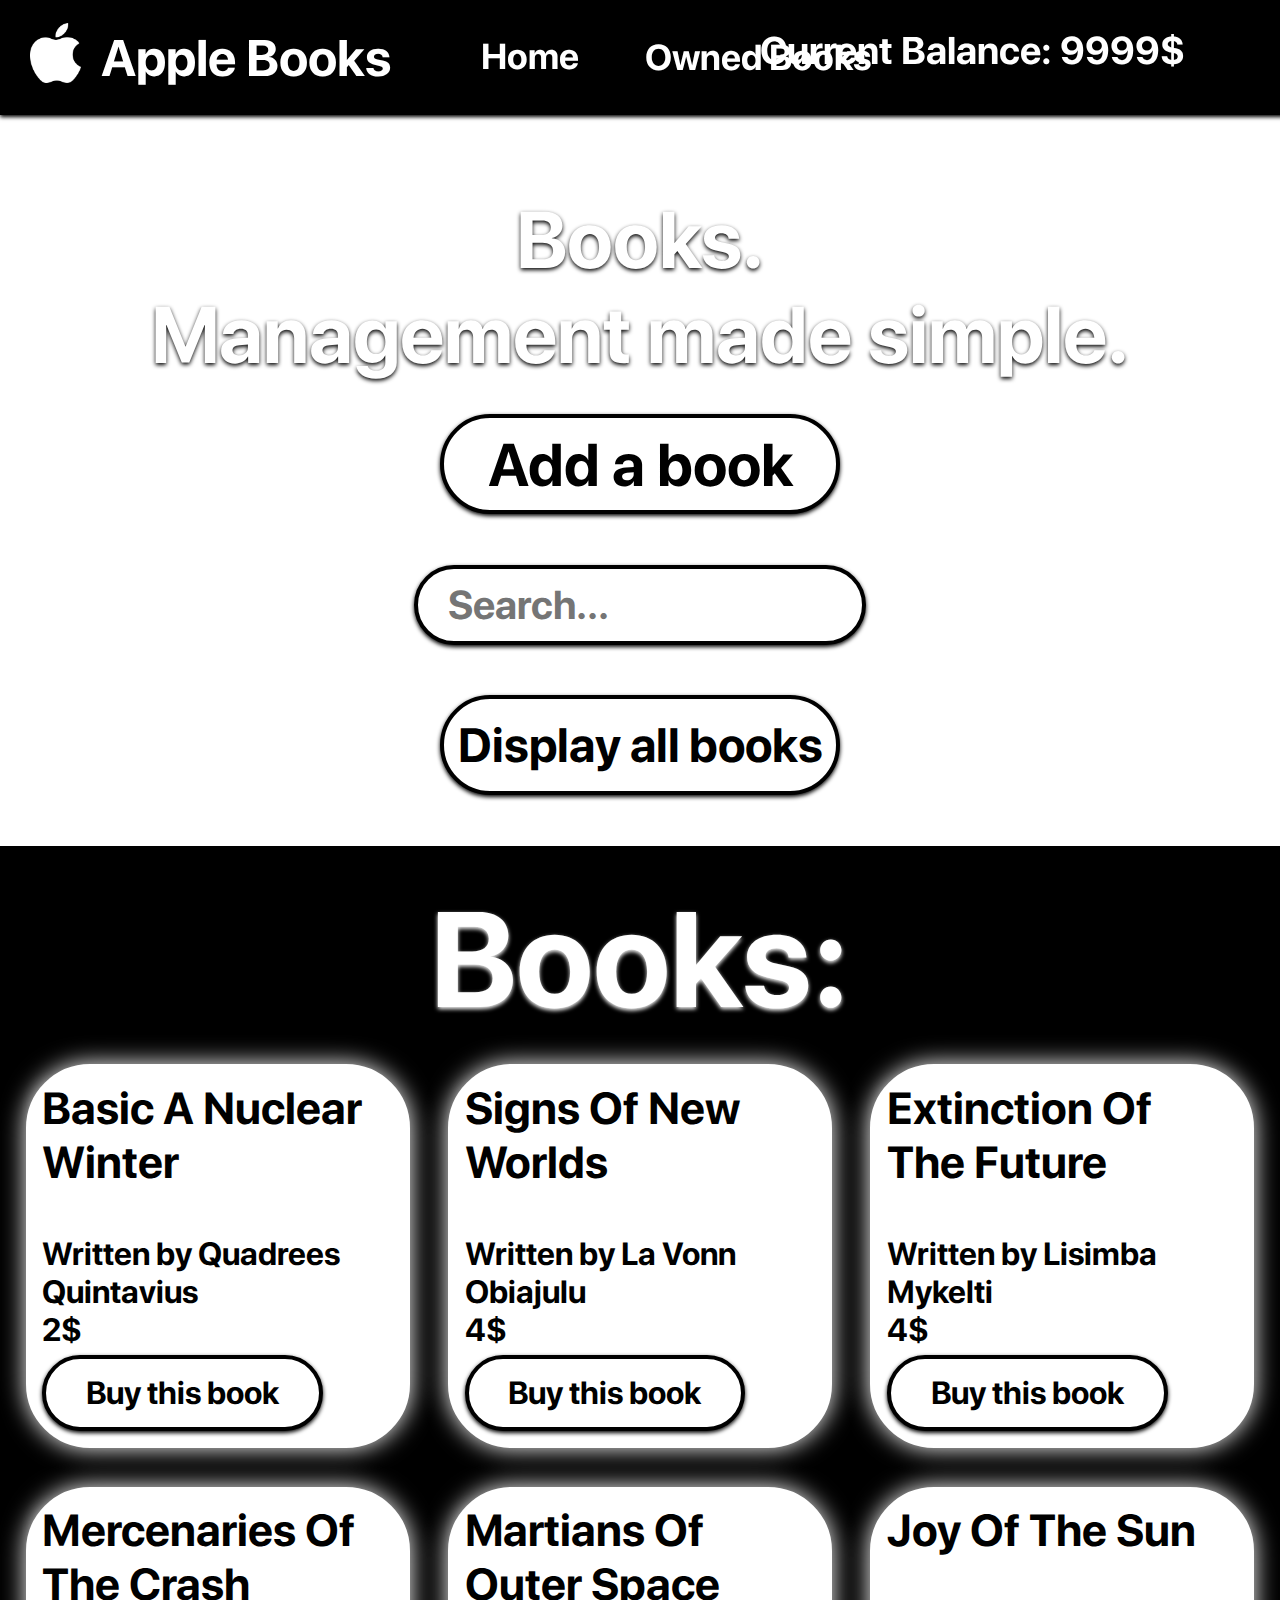
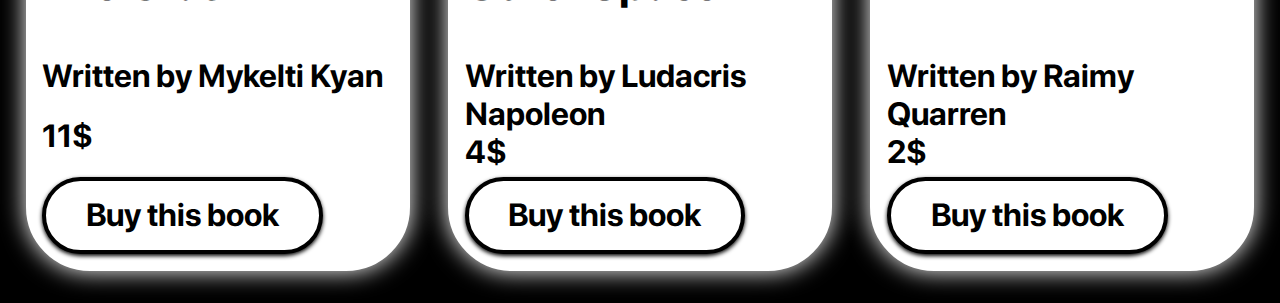
==== index.html @ 330db5f0 "Updated to v1.0.1:" ====
<!DOCTYPE html>
<html lang="en">
<head>
    <link rel="stylesheet" href="style.css">
    <meta charset="UTF-8">
    <title>Apple Books</title>
</head>
<body>
<div class="topbar">
    <div class="logo">
        <img class="apple" src="res/img.png" alt="">
        <h1 class="logo">Apple Books</h1>
    </div>
    <nav class="navbar">
        <ul>
            <li><a href="index.html">Home</a></li>
            <li><button id="displayOwnedBooksButton">Owned Books</button></li>
            <li id="balance" class="balance">Balance</li>
        </ul>
    </nav>
</div>
<div class="mainMenu" id="mainMenu">
    <h1 class="menuText" style="margin-top: 5%">Books.</h1>
    <h1 class="menuText">Management made simple.</h1>
    <button id="addBookButton" class="addBookButton">Add a book</button>



<div class="menuBackground" id="newBookMenuBG">
    <div id="bookMenu" class="bookMenu">
        <button class="xbutton" id="xbutton">X</button>
        <h1 class="logo" style="font-size: 50px; color: black; margin: 0; margin-bottom: 20px;">Add a book</h1>
        <input type="text" id="nameInput" class="bookinput" placeholder="Book name">
        <input type="text" id="ageInput" class="bookinput" placeholder="Book author">
        <input type="text" id="costInput" class="bookinput" placeholder="Book cost">
        <button id="submitButton">Submit</button>
    </div>
</div>
</div>
<div id="ownedBooksContainer" class="ownedBooksContainer">
    <div id="ownedBooksPanel" class="ownedBooksPanel">
        <div class="ownedBooksPanelContainer" id="ownedBooksPanelContainer">

        </div>
    </div>
</div>
<div id="searchMenu" class="searchMenu">
    <input id="searchBar" class="searchBar" placeholder="Search...">
    <button id="displayAllBooksButton" class="addBookButton" style="font-size: 300%">Display all books</button>
</div>
<div class="bookPanel">
    <h1 class="titleText">Books:</h1>
    <div id="bookContainer" class="bookContainer">
        <h1 class="logo" style="font-size: 80px; color: white; margin-top: 0;">No books available.</h1>
    </div>
</div>
<script src="script.js"></script>
</body>
</html>
---- style.css ----
html {
    padding: 0;
    margin: 0;
    max-resolution: res;
}

body {
    display: flex;
    z-index: 0;
    background-color: white;
    background-size: 100%;
    width: auto;
    padding: 0;
    padding-top: 10vw;
    margin: 0;
    flex-direction: column;
}

.mainMenu {
    position: relative;
    display: flex;
    flex-direction: column;
    align-items: center;
}

.bookContainer {
    /* margin: 1vw; */
    gap: 3vw;
    grid-template-columns: repeat(3, 1fr);
    position: relative;
    display: grid;
    flex-wrap: wrap;
    flex-direction: row;
    height: 40%;
    justify-items: center;
    justify-content: center;
}

.apple {
    alignment: center;
    align-self: center;
    position: relative;
    display: flex;
    height: 60px;
    bottom: 5px;
}

.titleText {
    font-family: SFPro;
    color: white;
    font-size: 15vh;
    align-self: center;
    margin-bottom: 2%;
    margin-top: 0;
    text-shadow: 0 2px 4px white;
}

.logo {
    display: flex;
    margin-right: 40px;
    margin-left: 20px;
    font-family: SFPro;
    color: white;
    font-size: 4vw;
}

.menuText {
    text-shadow: 0 2px 4px black;
    font-family: SFPro;
    color: white;
    stroke: black;
    stroke-width: 4px;
    font-size: 80px;
    margin: 0;
    text-align: center;
}

@font-face {
    font-family: "SFPro";
    src: url("res/fonts/SFPRODISPLAYBOLD.OTF") format("truetype");

}

@font-face {
    font-family: "SFProLight";
    src: url("res/fonts/SFPRODISPLAYREGULAR.OTF") format("truetype");
}

.navbar ul{
    list-style: none;
    margin: 0;
    padding: 0;
    display: flex;
}

.navbar ul li {
    transition: font-size 0.3s ease-in-out;
    text-decoration: none;
    padding: 10px;
    margin-right: 40px;
}

.navbar li a, .navbar li button {
    align-self: center;
    font-size: 4vh;
    text-decoration: none;
    font-family: SFPro;
    color: white;
    border: none;
    background-color: rgba(0,0,0,0);
    transition: text-shadow 0.15s ease-in-out;
}

.navbar li:hover a, .navbar li:hover button{
    text-shadow: 0 0px 12px white;
}

.balance {
    display: block;
    font-family: SFPro;
    color: white;
    font-size: 3vw;
    position: absolute;
    top: 15%;
    right: 5%;
}


.topbar {
    height: 9vw;
    color: white;
    position: fixed;
    top: 0;
    left: 0;
    width: 100%;
    display: flex;
    align-items: center;
    background-color: rgba(0,0,0,1);
    padding: 0 10px;
    z-index: 9999;
    box-shadow: 0 2px 4px black;
}

.ownedBooksPanel {
    overflow: auto;
    align-items: center;
    flex-direction: column;
    display: flex;
    align-items: center;
    padding-top: 5%;
    position: fixed;
    height: 100%;
    width: 100%;
    backdrop-filter: blur(20px);
    background-color: rgba(0,0,0,0.85);
    visibility: hidden;
    opacity: 0;
    transition: opacity 0.3s ease-in;
    transition: opacity 0.3s ease-out;
    z-index: 999;
    justify-content: center;
}

.ownedBooksPanelContainer {
    gap: 1vw;
    grid-template-columns: repeat(3, 1fr);
    position: relative;
    display: grid;
    flex-wrap: wrap;
    flex-direction: row;
    height: 40%;
    box-shadow: inset 0px 0px 20px 20px black;
    display: grid;
    place-items: center;
    width: 93vw;
    overflow: auto;
    height: 72vh;
    flex-direction: row;
    flex-wrap: wrap;
    outline: 2px solid white;
    justify-items: center;
    justify-content: center;
}

.ownedBooksContainer {
    top: 0;
    z-index: 988;
    position: fixed;
    /* display: grid; */
    height: 100%;
    width: 100%;
    flex-wrap: nowrap;
    flex-direction: column;
    align-content: center;
    justify-content: center;
}

.xbutton{
    font-family: SFPro;
    font-size: 300%;
    padding: 0;
    position: absolute;
    top: 110%;
    left: 41%;
    border-radius: 10px;
    height: 20%;
    width: 20%;
    color: black;
    background-color: white;
    border: 4px solid black;
    transition: background-color 0.3s ease-in-out, transform 0.3s ease-in-out;
}

.xbutton:hover {
    background-color: black;
    color: white;
    transform: scale(0.95);
}

.bookMenu {
    align-items: center;
    flex-direction: column;
    box-shadow: 0 2px 4px black;
    border-radius: 20px;
    height: 400px;
    width: 450px;
    padding-top: 2%;
    background-color: white;
    display: flex;
    position: fixed;
}

.bookPanel {
    display: flex;
    flex-direction: column;
    height: fit-content;
    background-color: black;
    position: relative;
    box-sizing: border-box;
    width: 100%;
    padding: 2.5%;
    /* padding-left: 4%; */
}

.menuBackground {
    align-items: center;
    flex-direction: column;
    display: flex;
    align-items: center;
    padding-top: 5%;
    position: fixed;
    height: 100%;
    width: 100%;
    backdrop-filter: blur(20px);
    background-color: rgba(0,0,0,0.85);
    visibility: hidden;
    opacity: 0;
    transition: opacity 0.3s ease-in;
    transition: opacity 0.3s ease-out;
    z-index: 999;
}

.active{
    opacity: 1;
    transition: opacity 0.3s ease-in-out;
}

.bookinput {
    border: 4px solid black;
    border-radius: 10px;
    position: relative;
    width: 300px;
    height: 10%;
    margin-bottom: 20px;
    font-family: SFPro;
    font-size: 30px;
    transition: transform 0.3s ease-in-out;

}


.bookinput:hover {
    transform: scale(0.95);
}

.bookinput:focus {
    transform: scale(0.95);
}



.addBookButton {
    margin-top: 2.5%;
    border: 4px solid black;
    background-color: white;
    color: black;
    border-radius: 100px;
    width: 400px;
    height: 100px;
    font-size: 60px;
    text-align: center;
    font-family: SFPro;
    outline: none;
    box-shadow: 0 2px 4px black;
    transition: background-color 0.2s ease-in-out;
}

.addBookButton:hover {
    color: white;
    background-color: black;
}

.buyButton:hover {
    color: white;
    background-color: black;
}

.book {
    /* text-align: center; */
    display: inline-grid;
    grid-template-rows: 12vw 1fr 1fr 1fr;
    flex-direction: column;
    background-color: white;
    border: 4px solid white;
    width: 30vw;
    height: 30vw;
    border-radius: 5vw;
    box-shadow: 0 0 25px white;
    color: black;
    font-family: SFPro;
    font-size: 20px;
    /* margin: 2% 6.8%; */
    padding: 1vw;
    box-sizing: border-box;
}

.nameText {
    text-shadow: 0 0 20px white;
    /* -webkit-text-stroke: 1px white; */
    margin: 0;
    font-size: 3.5vw;
}

.authorText {
    margin: 0;
    font-size: 2.5vw;
}

.costText {
    font-size: 2.5vw;
    margin: 0;
}

.buyButton {
    overflow-wrap: break-word;
    /* margin-top: 2.5%; */
    border: 4px solid black;
    background-color: white;
    color: black;
    border-radius: 100px;
    text-align: center;
    font-family: SFPro;
    outline: none;
    box-shadow: 0 2px 4px black;
    transition: background-color 0.2s ease-in-out;
    width: 80%;
    height: 6vw;
    font-size: 2.5vw;
}

.searchMenu {
    position: relative;
    display: flex;
    flex-direction: column;
    align-items: center;
    justify-content: center;
    padding: 4%;
}

.searchBar {
    border: 4px solid black;
    border-radius: 40px;
    position: relative;
    padding-left: 2.5%;
    width: 35%;
    height: 70px;
    margin-bottom: 20px;
    font-family: SFPro;
    font-size: 40px;
    transition: transform 0.3s ease-in-out;
    box-shadow: 0 2px 4px black;
}

.searchBar:hover {
    transform: scale(0.95);
}

@media screen and (max-width: 900px) {

    body {
        padding-top: 9vw;
    }

    .balance {
        display: none;
    }

    .bookContainer {
        grid-template-columns: repeat(2, 1fr);
    }

    .book {
        grid-template-rows: 18vw 10vw 5vw;
        height: 45vw;
        width: 45vw;
    }

    .nameText {
        font-size: 5vw;
    }

    .authorText {
        font-size: 4vw;
    }

    .costText {
        font-size: 4vw;
    }

    .buyButton {
    font-size: 3vw;
    height: auto;
    }
}

#submitButton {
    font-family: SFPro;
    border-radius: 10px;
    color: black;
    border: 4px solid black;
    background-color: white;
    box-shadow: 0 2px 4px white;
    height: 20%;
    width: 300px;
    font-size: 40px;
    transition: transform 0.3s ease-in-out, background-color 0.3s ease-in-out;
}

#submitButton:hover {
    transform: scale(0.95);
    background-color: black;
    color: white;
}

#out {
    color: white;
    font-family: SFProLight;
    position: relative;
    font-size: 30px;
    margin: 5px;
    bottom: 15px;
}
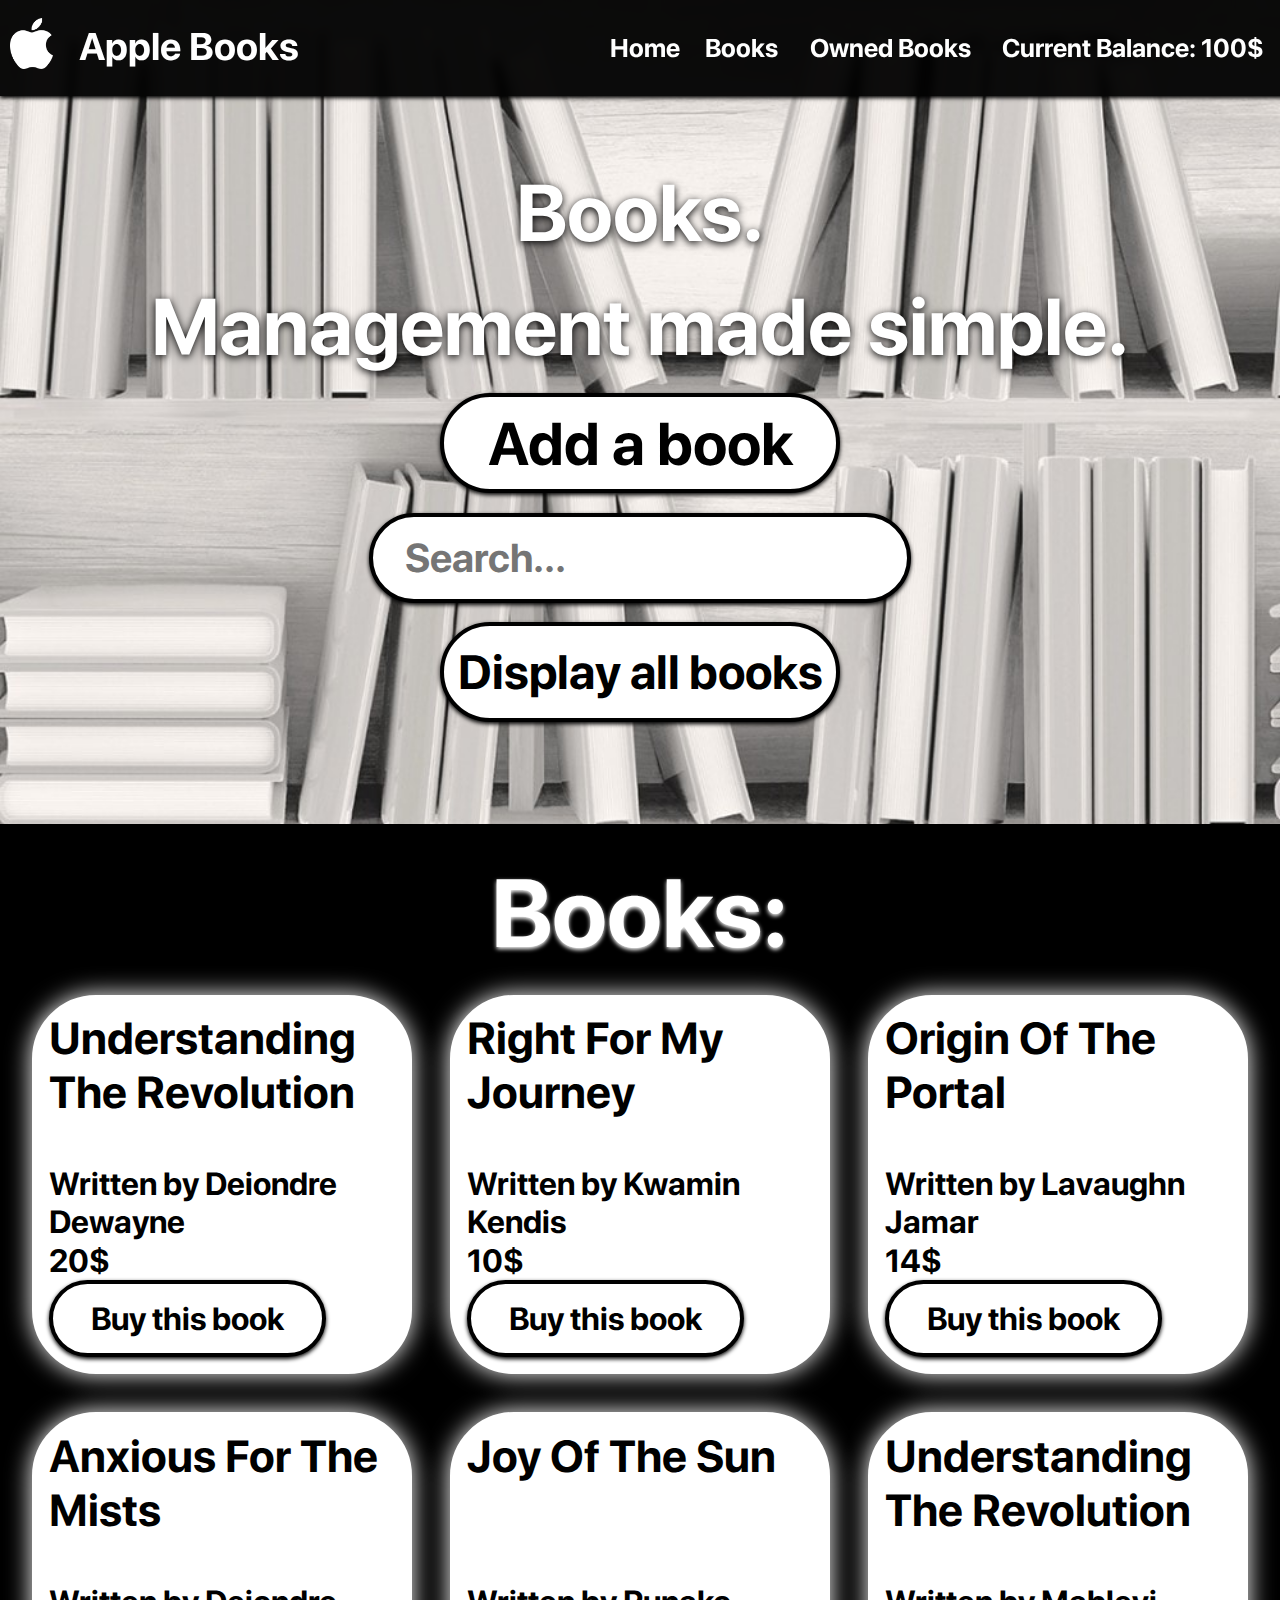
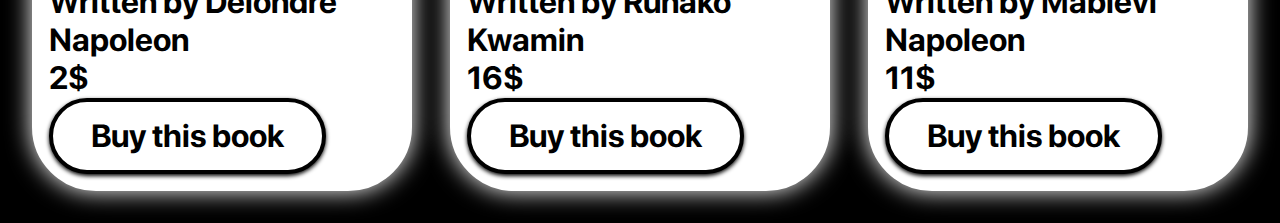
==== commit 5346a802: "Updated to v1.1:" ====
--- a/index.html
+++ b/index.html
@@ -4,27 +4,29 @@
     <link rel="stylesheet" href="style.css">
     <meta charset="UTF-8">
     <title>Apple Books</title>
+    <link rel="icon" href="res/img.png">
+    <link rel="stylesheet" href="https://cdnjs.cloudflare.com/ajax/libs/font-awesome/5.15.3/css/all.min.css">
 </head>
 <body>
-<div class="topbar">
+
+<div class="topbar" id="topbar">
     <div class="logo">
         <img class="apple" src="res/img.png" alt="">
         <h1 class="logo">Apple Books</h1>
     </div>
+
     <nav class="navbar">
-        <ul>
+        <a href="javascript:void(0);" class="icon" onclick="toggleNavbar()">
+            <i class="fa fa-bars" style="color: white"></i>
+        </a>
+        <ul id="navbarItems">
             <li><a href="index.html">Home</a></li>
+            <li><a href="#bookContainer">Books</a></li>
             <li><button id="displayOwnedBooksButton">Owned Books</button></li>
-            <li id="balance" class="balance">Balance</li>
+            <li><h1 id="balance" class="balance"></h1></li>
         </ul>
     </nav>
 </div>
-<div class="mainMenu" id="mainMenu">
-    <h1 class="menuText" style="margin-top: 5%">Books.</h1>
-    <h1 class="menuText">Management made simple.</h1>
-    <button id="addBookButton" class="addBookButton">Add a book</button>
-
-
 
 <div class="menuBackground" id="newBookMenuBG">
     <div id="bookMenu" class="bookMenu">
@@ -36,7 +38,7 @@
         <button id="submitButton">Submit</button>
     </div>
 </div>
-</div>
+
 <div id="ownedBooksContainer" class="ownedBooksContainer">
     <div id="ownedBooksPanel" class="ownedBooksPanel">
         <div class="ownedBooksPanelContainer" id="ownedBooksPanelContainer">
@@ -44,11 +46,21 @@
         </div>
     </div>
 </div>
-<div id="searchMenu" class="searchMenu">
+
+<div class="mainMenu" id="mainMenu">
+
+    <h1 class="menuText" style="margin-top: 5%">Books.</h1>
+    <h1 class="menuText">Management made simple.</h1>
+    <button id="addBookButton" class="addBookButton">Add a book</button>
     <input id="searchBar" class="searchBar" placeholder="Search...">
     <button id="displayAllBooksButton" class="addBookButton" style="font-size: 300%">Display all books</button>
+
+
 </div>
-<div class="bookPanel">
+
+
+
+<div class="bookPanel" id="bookPanel">
     <h1 class="titleText">Books:</h1>
     <div id="bookContainer" class="bookContainer">
         <h1 class="logo" style="font-size: 80px; color: white; margin-top: 0;">No books available.</h1>
--- a/style.css
+++ b/style.css
@@ -1,146 +1,167 @@
-html {
-    padding: 0;
-    margin: 0;
-    max-resolution: res;
-}
-
+html {
+    padding: 0;
+    margin: 0;
+    max-resolution: res;
+}
+
 body {
     display: flex;
     z-index: 0;
     background-color: white;
     background-size: 100%;
     width: auto;
+    margin: 0;
+    flex-direction: column;
+}
+
+.mainMenu {
+    padding: 8vw 1vw 8vw 1vw;
+    gap: 1.5vw;
+    background-image: url("res/modern-library-wallpaper-in-white-p9752-35021_image.jpg");
+    position: relative;
+    background-size: cover;
+    background-repeat: no-repeat;
+    display: flex;
+    height: 100%;
+    flex-direction: column;
+    align-items: center;
+}
+
+.bookContainer {
+    /* margin: 1vw; */
+    gap: 3vw;
+    grid-template-columns: repeat(3, 1fr);
+    position: relative;
+    display: grid;
+    flex-wrap: wrap;
+    flex-direction: row;
+    /* height: 40%; */
+    justify-items: center;
+    justify-content: center;
+}
+
+.apple {
+    alignment: center;
+    align-self: center;
+    position: relative;
+    display: flex;
+    height: 4vw;
+    bottom: 5px;
+}
+
+.titleText {
+    font-family: SFPro;
+    color: white;
+    font-size: 6rem;
+    align-self: center;
+    margin-bottom: 2%;
+    margin-top: 0;
+    text-shadow: 0 2px 4px white;
+}
+
+.logo {
+    margin: 0;
+    gap: 2vw;
+    display: flex;
+    /* margin-right: 40px; */
+    /* margin-left: 20px; */
+    font-family: SFPro;
+    color: white;
+    font-size: 3vw;
+}
+
+.menuText {
+    text-shadow: 0 2px 8px black;
+    font-family: SFPro;
+    color: white;
+    stroke: black;
+    stroke-width: 4px;
+    font-size: 80px;
+    margin: 0;
+    text-align: center;
+}
+
+@font-face {
+    font-family: "SFPro";
+    src: url("res/fonts/SFPRODISPLAYBOLD.OTF") format("truetype");
+
+}
+
+@font-face {
+    font-family: "SFProLight";
+    src: url("res/fonts/SFPRODISPLAYREGULAR.OTF") format("truetype");
+}
+
+.navbar ul{
+    gap: 2vw;
+    list-style: none;
+    margin-right: 2vw;
     padding: 0;
-    padding-top: 10vw;
-    margin: 0;
-    flex-direction: column;
-}
-
-.mainMenu {
-    position: relative;
-    display: flex;
-    flex-direction: column;
-    align-items: center;
-}
-
-.bookContainer {
-    /* margin: 1vw; */
-    gap: 3vw;
-    grid-template-columns: repeat(3, 1fr);
-    position: relative;
-    display: grid;
-    flex-wrap: wrap;
-    flex-direction: row;
-    height: 40%;
-    justify-items: center;
-    justify-content: center;
-}
-
-.apple {
-    alignment: center;
-    align-self: center;
-    position: relative;
-    display: flex;
-    height: 60px;
-    bottom: 5px;
-}
-
-.titleText {
-    font-family: SFPro;
-    color: white;
-    font-size: 15vh;
-    align-self: center;
-    margin-bottom: 2%;
-    margin-top: 0;
-    text-shadow: 0 2px 4px white;
-}
-
-.logo {
-    display: flex;
-    margin-right: 40px;
-    margin-left: 20px;
-    font-family: SFPro;
-    color: white;
-    font-size: 4vw;
-}
-
-.menuText {
-    text-shadow: 0 2px 4px black;
-    font-family: SFPro;
-    color: white;
-    stroke: black;
-    stroke-width: 4px;
-    font-size: 80px;
-    margin: 0;
-    text-align: center;
-}
-
-@font-face {
-    font-family: "SFPro";
-    src: url("res/fonts/SFPRODISPLAYBOLD.OTF") format("truetype");
-
-}
-
-@font-face {
-    font-family: "SFProLight";
-    src: url("res/fonts/SFPRODISPLAYREGULAR.OTF") format("truetype");
-}
-
-.navbar ul{
-    list-style: none;
-    margin: 0;
-    padding: 0;
-    display: flex;
-}
-
-.navbar ul li {
-    transition: font-size 0.3s ease-in-out;
-    text-decoration: none;
-    padding: 10px;
-    margin-right: 40px;
-}
-
-.navbar li a, .navbar li button {
-    align-self: center;
-    font-size: 4vh;
-    text-decoration: none;
-    font-family: SFPro;
-    color: white;
-    border: none;
-    background-color: rgba(0,0,0,0);
-    transition: text-shadow 0.15s ease-in-out;
-}
-
-.navbar li:hover a, .navbar li:hover button{
-    text-shadow: 0 0px 12px white;
-}
-
-.balance {
-    display: block;
-    font-family: SFPro;
-    color: white;
-    font-size: 3vw;
-    position: absolute;
-    top: 15%;
-    right: 5%;
-}
-
-
-.topbar {
-    height: 9vw;
-    color: white;
-    position: fixed;
-    top: 0;
-    left: 0;
-    width: 100%;
-    display: flex;
-    align-items: center;
-    background-color: rgba(0,0,0,1);
-    padding: 0 10px;
-    z-index: 9999;
-    box-shadow: 0 2px 4px black;
-}
-
+    display: flex;
+    justify-content: center;
+    flex-direction: row;
+    align-items: center;
+    visibility: visible;
+}
+
+.navbar ul li {
+    transition: font-size 0.3s ease-in-out;
+    text-decoration: none;
+    /* padding: 10px; */
+    /* margin-right: 40px; */
+}
+
+.navbar li a, .navbar li button, .navbar li h1 {
+    align-self: center;
+    text-decoration: none;
+    font-size: 2vw;
+    font-family: SFPro;
+    color: white;
+    border: none;
+    background-color: rgba(0,0,0,0);
+}
+
+.navbar li:hover a, .navbar li:hover button{
+    text-shadow: 0 0px 12px white;
+}
+
+.icon {
+    position: absolute;
+    top: 50%;
+    right: 10%;
+    transform: translate(-50%, -50%);
+    visibility: hidden;
+}
+
+.balance {
+    display: block;
+    font-family: SFPro;
+    color: white;
+    /* font-size: 3vw; */
+    /* position: absolute; */
+    top: 50%;
+    right: 50%;
+    /* transform: translate(-50%, -50%); */
+}
+
+
+.topbar {
+    height: fit-content;
+    color: white;
+    position: fixed;
+    top: 0;
+    left: 0;
+    width: 100%;
+    display: flex;
+    align-items: center;
+    background-color: rgba(0,0,0,0.95);
+    backdrop-filter: blur(5px);
+    padding: 0 10px;
+    z-index: 9999;
+    box-shadow: 0 2px 4px black;
+    justify-content: space-between;
+}
+
 .ownedBooksPanel {
     overflow: auto;
     align-items: center;
@@ -159,199 +180,206 @@
     transition: opacity 0.3s ease-out;
     z-index: 999;
     justify-content: center;
-}
-
+}
+
 .ownedBooksPanelContainer {
-    +    
+padding: 1vw;
+    
 gap: 1vw;
-    +    
 grid-template-columns: repeat(3, 1fr);
-    +    
 position: relative;
-    +    
 display: grid;
-    +    
 flex-wrap: wrap;
-    +    
 flex-direction: row;
-    +    
 height: 40%;
-    +    
 box-shadow: inset 0px 0px 20px 20px black;
-    +    
 display: grid;
-    +    
 place-items: center;
-    +    
 width: 93vw;
-    +    
 overflow: auto;
-    +    
 height: 72vh;
-    +    
 flex-direction: row;
-    +    
 flex-wrap: wrap;
-    +    
 outline: 2px solid white;
-    +    
 justify-items: center;
-    +    
 justify-content: center;
-}
-
+    
+align-items: center;
+}
+
 .ownedBooksContainer {
-    +    
 top: 0;
-    +    
 z-index: 988;
-    +    
 position: fixed;
-    +    
 /* display: grid; */
-    +    
 height: 100%;
-    +    
 width: 100%;
-    +    
 flex-wrap: nowrap;
-    +    
 flex-direction: column;
-    +    
 align-content: center;
-    +    
 justify-content: center;
-}
-
-.xbutton{
-    font-family: SFPro;
-    font-size: 300%;
-    padding: 0;
-    position: absolute;
-    top: 110%;
-    left: 41%;
-    border-radius: 10px;
-    height: 20%;
-    width: 20%;
-    color: black;
-    background-color: white;
-    border: 4px solid black;
-    transition: background-color 0.3s ease-in-out, transform 0.3s ease-in-out;
-}
-
-.xbutton:hover {
-    background-color: black;
-    color: white;
-    transform: scale(0.95);
-}
-
-.bookMenu {
-    align-items: center;
-    flex-direction: column;
-    box-shadow: 0 2px 4px black;
-    border-radius: 20px;
-    height: 400px;
-    width: 450px;
-    padding-top: 2%;
-    background-color: white;
-    display: flex;
-    position: fixed;
-}
-
-.bookPanel {
-    display: flex;
-    flex-direction: column;
-    height: fit-content;
-    background-color: black;
-    position: relative;
-    box-sizing: border-box;
-    width: 100%;
-    padding: 2.5%;
-    /* padding-left: 4%; */
-}
-
-.menuBackground {
-    align-items: center;
-    flex-direction: column;
-    display: flex;
-    align-items: center;
-    padding-top: 5%;
-    position: fixed;
-    height: 100%;
-    width: 100%;
-    backdrop-filter: blur(20px);
-    background-color: rgba(0,0,0,0.85);
-    visibility: hidden;
-    opacity: 0;
-    transition: opacity 0.3s ease-in;
-    transition: opacity 0.3s ease-out;
-    z-index: 999;
-}
-
-.active{
-    opacity: 1;
-    transition: opacity 0.3s ease-in-out;
-}
-
-.bookinput {
-    border: 4px solid black;
-    border-radius: 10px;
-    position: relative;
-    width: 300px;
-    height: 10%;
-    margin-bottom: 20px;
-    font-family: SFPro;
-    font-size: 30px;
-    transition: transform 0.3s ease-in-out;
-
-}
-
-
-.bookinput:hover {
-    transform: scale(0.95);
-}
-
-.bookinput:focus {
-    transform: scale(0.95);
-}
-
-
-
-.addBookButton {
-    margin-top: 2.5%;
-    border: 4px solid black;
-    background-color: white;
-    color: black;
-    border-radius: 100px;
-    width: 400px;
-    height: 100px;
-    font-size: 60px;
-    text-align: center;
-    font-family: SFPro;
-    outline: none;
-    box-shadow: 0 2px 4px black;
-    transition: background-color 0.2s ease-in-out;
-}
-
-.addBookButton:hover {
-    color: white;
-    background-color: black;
-}
-
-.buyButton:hover {
-    color: white;
-    background-color: black;
-}
-
+    
+visibility: hidden;
+}
+
+.xbutton{
+    font-family: SFPro;
+    font-size: 300%;
+    padding: 0;
+    position: absolute;
+    top: 110%;
+    left: 41%;
+    border-radius: 10px;
+    height: 20%;
+    width: 20%;
+    color: black;
+    background-color: white;
+    border: 4px solid black;
+    transition: background-color 0.3s ease-in-out, transform 0.3s ease-in-out;
+}
+
+.xbutton:hover {
+    background-color: black;
+    color: white;
+    transform: scale(0.95);
+}
+
+.bookMenu {
+    align-items: center;
+    flex-direction: column;
+    box-shadow: 0 2px 4px black;
+    border-radius: 20px;
+    height: 400px;
+    width: 450px;
+    padding-top: 2%;
+    background-color: white;
+    display: flex;
+    position: fixed;
+}
+
+.bookPanel {
+    display: flex;
+    flex-direction: column;
+    height: fit-content;
+    background-color: black;
+    position: relative;
+    box-sizing: border-box;
+    width: 100%;
+    padding: 2.5%;
+    /* padding-left: 4%; */
+}
+
+.menuBackground {
+    top: 0;
+    flex-direction: column;
+    display: flex;
+    /* padding-top: 5%; */
+    position: fixed;
+    height: 100%;
+    width: 100%;
+    backdrop-filter: blur(20px);
+    background-color: rgba(0,0,0,0.85);
+    visibility: hidden;
+    opacity: 0;
+    transition: opacity 0.3s ease-in;
+    transition: opacity 0.3s ease-out;
+    z-index: 999;
+    align-items: center;
+    justify-content: center;
+}
+
+.active{
+    opacity: 1;
+    transition: opacity 0.3s ease-in-out;
+}
+
+.bookinput {
+    border: 4px solid black;
+    border-radius: 10px;
+    position: relative;
+    width: 300px;
+    height: 10%;
+    margin-bottom: 20px;
+    font-family: SFPro;
+    font-size: 30px;
+    transition: transform 0.3s ease-in-out;
+
+}
+
+
+.bookinput:hover {
+    transform: scale(0.95);
+}
+
+.bookinput:focus {
+    transform: scale(0.95);
+}
+
+
+
+.addBookButton {
+    /* margin-top: 2.5%; */
+    border: 4px solid black;
+    background-color: white;
+    color: black;
+    border-radius: 100px;
+    width: 400px;
+    height: 100px;
+    font-size: 60px;
+    text-align: center;
+    font-family: SFPro;
+    outline: none;
+    box-shadow: 0 2px 4px black;
+    transition: background-color 0.2s ease-in-out;
+}
+
+.addBookButton:hover {
+    color: white;
+    background-color: black;
+}
+
+.buyButton:hover {
+    color: white;
+    background-color: black;
+}
+
 .book {
     /* text-align: center; */
     display: inline-grid;
-    grid-template-rows: 12vw 1fr 1fr 1fr;
+    grid-template-rows: 12vw 1fr 0.5fr 1fr;
     flex-direction: column;
     background-color: white;
     border: 4px solid white;
-    width: 30vw;
-    height: 30vw;
+    /* width: 30vw; */
+    /* height: 30vw; */
     border-radius: 5vw;
     box-shadow: 0 0 25px white;
     color: black;
@@ -360,131 +388,190 @@
     /* margin: 2% 6.8%; */
     padding: 1vw;
     box-sizing: border-box;
-}
-
-.nameText {
-    text-shadow: 0 0 20px white;
-    /* -webkit-text-stroke: 1px white; */
-    margin: 0;
-    font-size: 3.5vw;
-}
-
-.authorText {
-    margin: 0;
-    font-size: 2.5vw;
-}
-
-.costText {
-    font-size: 2.5vw;
-    margin: 0;
-}
-
-.buyButton {
-    overflow-wrap: break-word;
-    /* margin-top: 2.5%; */
-    border: 4px solid black;
-    background-color: white;
-    color: black;
-    border-radius: 100px;
-    text-align: center;
-    font-family: SFPro;
-    outline: none;
-    box-shadow: 0 2px 4px black;
-    transition: background-color 0.2s ease-in-out;
-    width: 80%;
-    height: 6vw;
-    font-size: 2.5vw;
-}
-
-.searchMenu {
-    position: relative;
-    display: flex;
-    flex-direction: column;
-    align-items: center;
-    justify-content: center;
-    padding: 4%;
-}
-
-.searchBar {
-    border: 4px solid black;
-    border-radius: 40px;
-    position: relative;
-    padding-left: 2.5%;
-    width: 35%;
-    height: 70px;
-    margin-bottom: 20px;
-    font-family: SFPro;
-    font-size: 40px;
-    transition: transform 0.3s ease-in-out;
-    box-shadow: 0 2px 4px black;
-}
-
-.searchBar:hover {
-    transform: scale(0.95);
-}
-
-@media screen and (max-width: 900px) {
-
+}
+
+.nameText {
+    text-shadow: 0 0 20px white;
+    /* -webkit-text-stroke: 1px white; */
+    margin: 0;
+    font-size: 3.5vw;
+}
+
+.authorText {
+    margin: 0;
+    font-size: 2.5vw;
+}
+
+.costText {
+    font-size: 2.5vw;
+    margin: 0;
+}
+
+.buyButton {
+    overflow-wrap: break-word;
+    /* margin-top: 2.5%; */
+    border: 4px solid black;
+    background-color: white;
+    color: black;
+    border-radius: 100px;
+    text-align: center;
+    font-family: SFPro;
+    outline: none;
+    box-shadow: 0 2px 4px black;
+    transition: background-color 0.2s ease-in-out;
+    width: 80%;
+    height: 6vw;
+    font-size: 2.5vw;
+}
+
+.searchMenu {
+    position: relative;
+    display: flex;
+    flex-direction: column;
+    align-items: center;
+    justify-content: center;
+    /* padding: 4%; */
+}
+
+.searchBar {
+    border: 4px solid black;
+    border-radius: 100px;
+    position: relative;
+    padding-left: 2.5%;
+    width: 500px;
+    height: 80px;
+    /* margin-bottom: 20px; */
+    font-family: SFPro;
+    font-size: 40px;
+    transition: transform 0.3s ease-in-out;
+    box-shadow: 0 2px 4px black;
+}
+
+.searchBar:hover {
+    transform: scale(0.95);
+}
+
+@media screen and (min-width: 900px) {
+    .navbar ul {
+        visibility: visible;
+    }
+}
+
+@media screen and (max-width: 900px) {
+
     body {
         padding-top: 9vw;
-    }
-
-    .balance {
-        display: none;
-    }
-
-    .bookContainer {
-        grid-template-columns: repeat(2, 1fr);
-    }
-
-    .book {
-        grid-template-rows: 18vw 10vw 5vw;
-        height: 45vw;
-        width: 45vw;
-    }
-
-    .nameText {
-        font-size: 5vw;
-    }
-
-    .authorText {
-        font-size: 4vw;
-    }
-
-    .costText {
-        font-size: 4vw;
-    }
-
-    .buyButton {
-    font-size: 3vw;
-    height: auto;
-    }
-}
-
-#submitButton {
-    font-family: SFPro;
-    border-radius: 10px;
-    color: black;
-    border: 4px solid black;
-    background-color: white;
-    box-shadow: 0 2px 4px white;
-    height: 20%;
-    width: 300px;
-    font-size: 40px;
-    transition: transform 0.3s ease-in-out, background-color 0.3s ease-in-out;
-}
-
-#submitButton:hover {
-    transform: scale(0.95);
-    background-color: black;
-    color: white;
-}
-
-#out {
-    color: white;
-    font-family: SFProLight;
-    position: relative;
-    font-size: 30px;
-    margin: 5px;
-    bottom: 15px;
+    }
+
+    .balance {
+        display: none;
+    }
+
+    .bookContainer {
+        grid-template-columns: repeat(2, 1fr);
+    }
+
+    .book {
+        grid-template-rows: 18vw 10vw 5vw;
+        height: 45vw;
+        width: 45vw;
+    }
+
+    .nameText {
+        font-size: 5vw;
+    }
+
+    .authorText {
+        font-size: 4vw;
+    }
+
+    .costText {
+        font-size: 4vw;
+    }
+
+    .buyButton {
+    font-size: 3vw;
+    height: auto;
+    }
+
+    .topbar {
+        height: 15vw;
+    }
+
+    .navbar {
+
+    }
+
+    .navbar ul {
+        overscroll-behavior-y: auto;
+        margin: 0;
+        /* padding: 0px; */
+        gap: 5vw;
+        background-color: rgba(0,0,0,0.95);
+        backdrop-filter: blur(16px);
+        width: 100%;
+        display: flex;
+        top: 15vw;
+        left: 0;
+        box-shadow: 0 2px 4px black;
+        position: absolute;
+        visibility: hidden;
+        flex-direction: column;
+        align-items: center;
+    }
+
+    .navbar ul li {
+        float: none;
+    }
+
+    .navbar ul li a, .navbar ul li h1, .navbar ul li button {
+        font-size: 5vw;
+    }
+
+    .logo {
+        width: 60vw;
+font-size: 6vw;
+    }
+
+    .apple {
+        
+height: 7vw;
+    }
+
+    .ownedBooksPanelContainer {
+        grid-template-columns: repeat(2, 1fr);
+    }
+
+    .icon {
+        visibility: visible;
+        float: right;
+    }
+}
+
+#submitButton {
+    font-family: SFPro;
+    border-radius: 10px;
+    color: black;
+    border: 4px solid black;
+    background-color: white;
+    box-shadow: 0 2px 4px white;
+    height: 20%;
+    width: 300px;
+    font-size: 40px;
+    transition: transform 0.3s ease-in-out, background-color 0.3s ease-in-out;
+}
+
+#submitButton:hover {
+    transform: scale(0.95);
+    background-color: black;
+    color: white;
+}
+
+#out {
+    color: white;
+    font-family: SFProLight;
+    position: relative;
+    font-size: 30px;
+    margin: 5px;
+    bottom: 15px;
 }